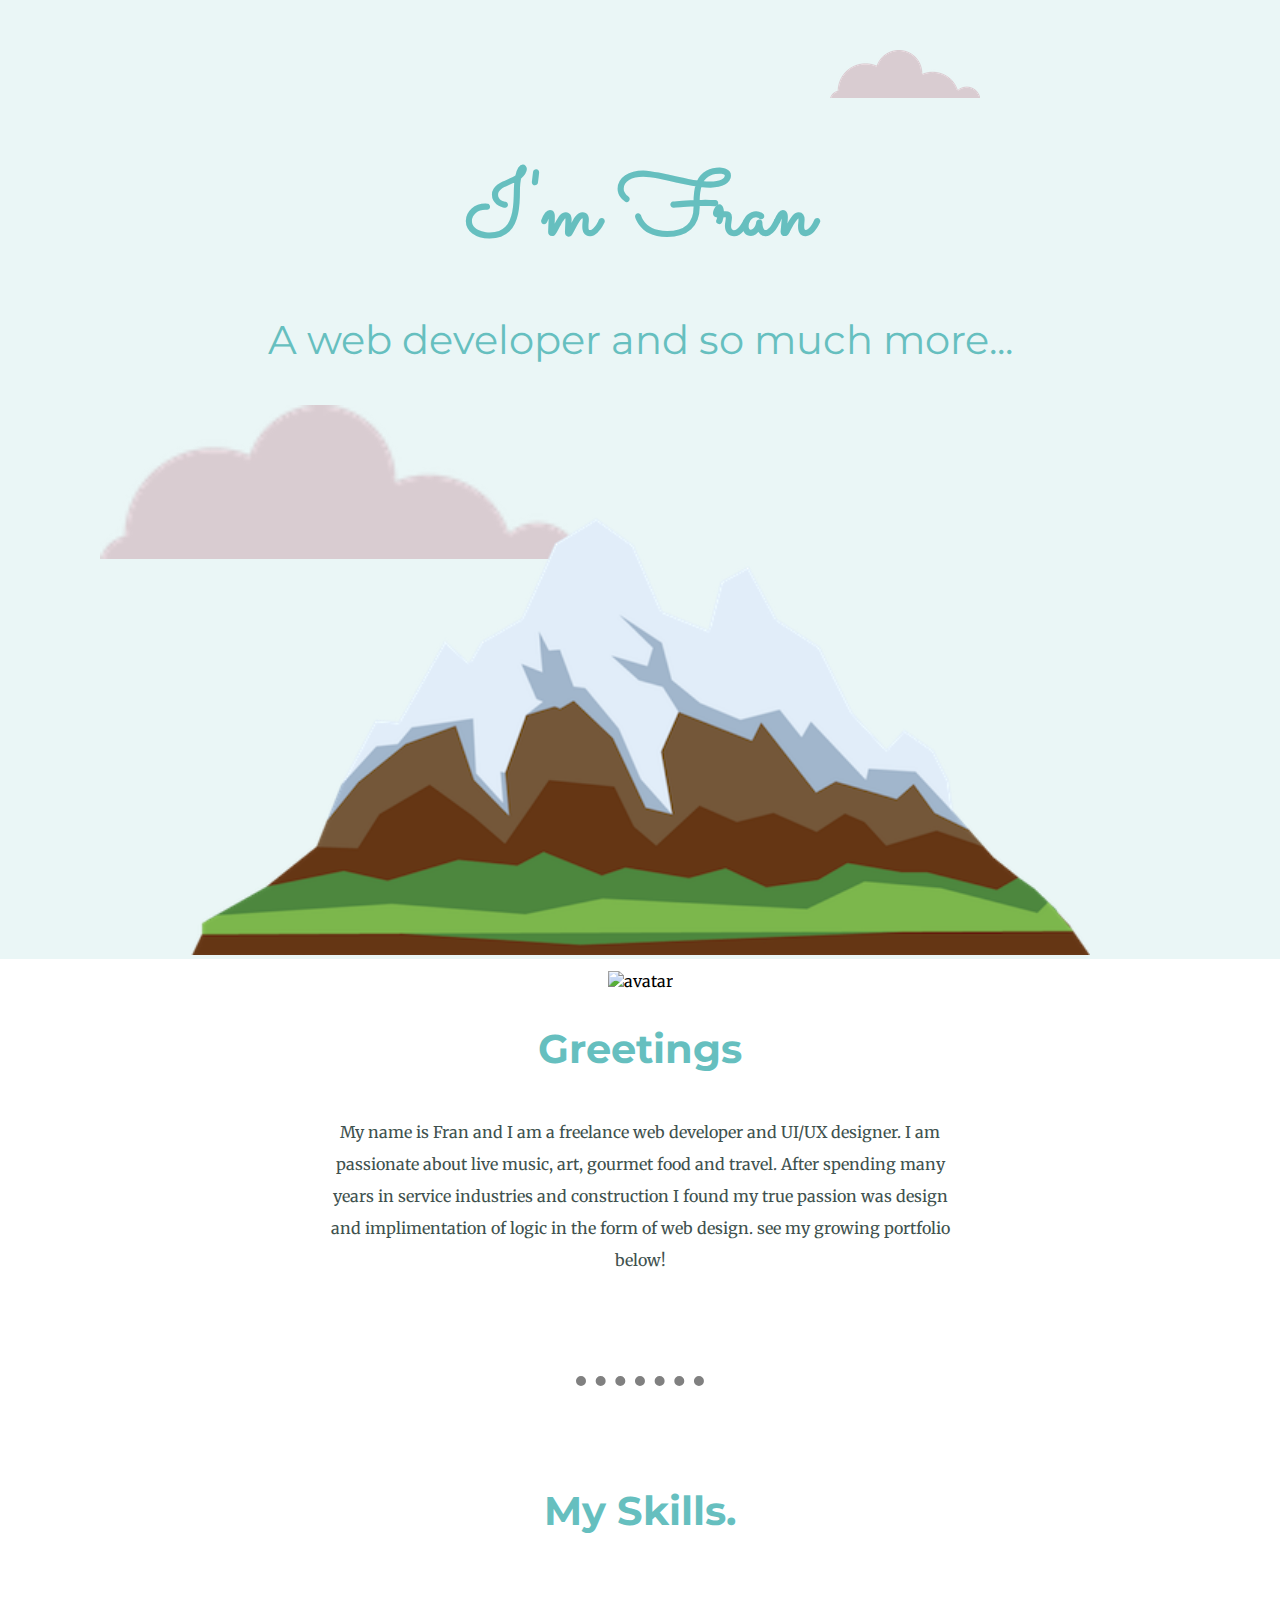
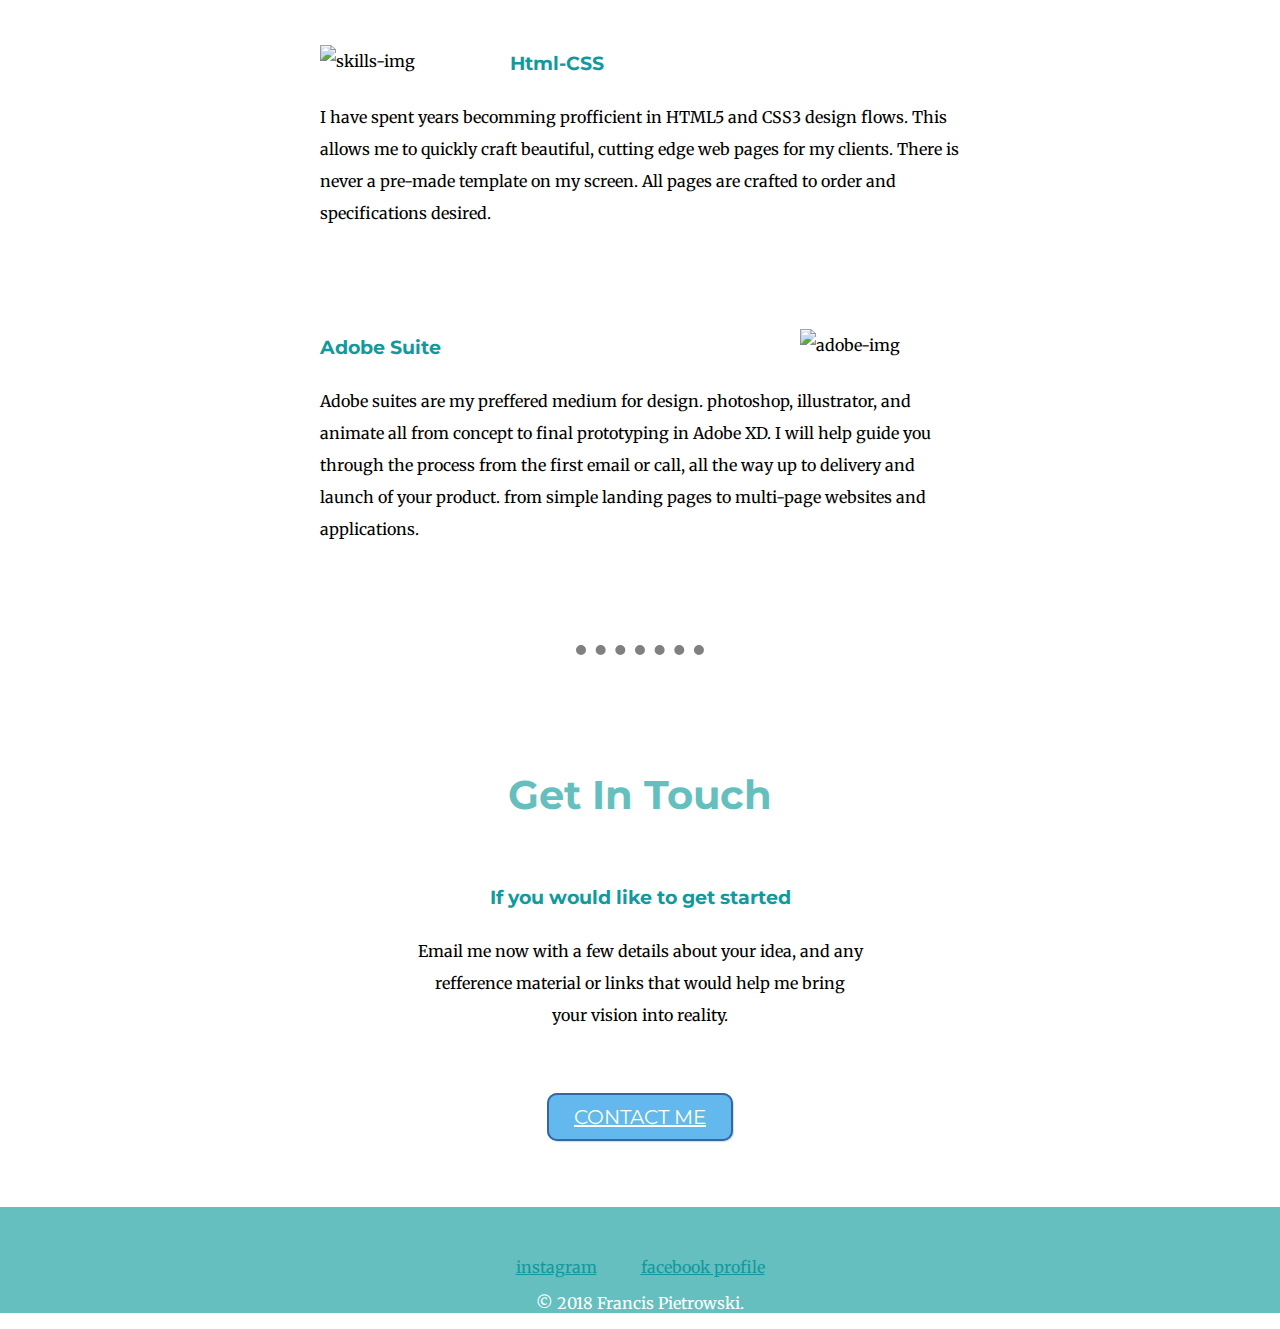
==== index.html @ 99337b23 "added website files" ====
<!DOCTYPE html>
<html lang="en" dir="ltr">

<head>
  <meta charset="utf-8">
  <title>EmoViking</title>
  <link rel="stylesheet" href="css/styles.css">
  <link rel="icon" href="favicon.ico">
  <link href="https://fonts.googleapis.com/css?family=Cormorant+Upright|Great+Vibes|Merriweather|Montserrat|Sacramento|Satisfy&display=swap" rel="stylesheet">
</head>

<body>
  <div class="top-container">
    <img class="top-cloud" src="images/cloud.png" alt="cloud-img">
    <h1>I'm Fran</h1>
    <h2 class="intro-element">A web developer and so much more...</h2>
    <img class="bottom-cloud" src="images/cloud.png" alt="cloud-img">
    <img class="mountain" src="images/mountain.png" alt="mountain-img">
  </div>

  <div class="middle-container">
    <div class="profile">
      <img class="profile-pic" src="C:\Users\egoso\Desktop\web dev folder\CSS - my site\images\profile.png" alt="avatar">
      <h2>Greetings</h2>
      <p class="greeting-para">My name is Fran and I am a freelance web developer and UI/UX designer. I am passionate about live music, art, gourmet food and travel.
        After spending many years in service industries and construction I found my true passion was design and
        implimentation of logic in the form of web design. see my growing portfolio below!</p>
    </div>
    <hr>

    <div class="skills">
      <h2>My Skills.</h2>

      <div class="skill-row">
        <img class="skills-img" src="C:\Users\egoso\Desktop\web dev folder\CSS - my site\images\skills.png" alt="skills-img">
        <h3>Html-CSS</h3>
        <p>I have spent years becomming profficient in HTML5 and CSS3 design flows. This allows me to quickly craft beautiful, cutting edge web pages for my clients.
          There is never a pre-made template on my screen. All pages are crafted to order and specifications desired.</p>
      </div>

      <div class="skill-row">
        <img class="design" src="C:\Users\egoso\Desktop\web dev folder\CSS - my site\images\design.png" alt="adobe-img">
        <h3>Adobe Suite</h3>
        <p>Adobe suites are my preffered medium for design. photoshop, illustrator, and animate all from concept to final prototyping in Adobe XD.
          I will help guide you through the process from the first email or call, all the way up to delivery and
          launch of your product. from simple landing pages to multi-page websites and applications.</p>
      </div>

    </div>
    <hr>

    <div class="contact-me">
      <div class="before-btn">
        <h2>Get In Touch</h2>
        <h3>If you would like to get started</h3>
        <p>Email me now with a few details about your idea, and any refference material or links that would help me bring your vision into reality.</p>
      </div>
      <a class="btn" href="mailto:Franpietrowski@gmail.com">CONTACT ME</a>
    </div>
  </div>


  <div class="bottom-container">
    <a class="footer-link" href="https://www.instagram.com/emoviking/">instagram</a>
    <a class="footer-link" href="https://www.facebook.com/francis.pietrowski">facebook profile</a>
    <p class="copyright">© 2018 Francis Pietrowski.</p>
  </div>
</body>

</html>
---- css/styles.css ----
/******* head and body formatting******/
body {
  position: relative;
  margin: 0;
  text-align: center;
  font-family: 'Merriweather', serif;
  font-size: 1em;
}

h1 {
  font-size: 5.625rem;
  margin: 50px auto 0 auto;
  font-family: 'Sacramento', cursive;
  color: #66BFBF;
}

h2 {
  font-family: 'Montserrat', sans-serif;
  font-size: 2.5rem;
  color: #66BFBF;
  padding-bottom: 10px;
}

h3 {
  font-family: 'Montserrat', sans-serif;
  color: #11999E;
}

hr {
  margin: 100px auto 100px auto;
  border: none;
  border-bottom: 10px dotted grey;
  width: 10%;

}



/******* tag and class formatting******/
.top-container {
  position: relative;
  background-color: #EAF6F6;
  padding-top: 100px;
}

.intro-element {
  font-weight: normal;
  color: #66BFBF;
}

.top-cloud {
  position: absolute;
  top: 50px;
  right: 300px;
}

.bottom-cloud {
  position: absolute;
  width: 30em;
  bottom: 400px;
  left: 100px;
}

.mountain {
  padding-top: 10px;
  margin-bottom: 0;
  width: 56.25em;
  position: relative;
  bottom: 0;
  right: 0;
}

/*******middle-container-elements*****/
.middle-container {
  padding-top: 12px;
  background-color: white;
  background-size: 500px, auto;
}

.profile {
  margin: auto;
  width: 50%;
  text-align: center;

}

.greeting-para {
  line-height: 2;
  color: #40514E;
}

.skill-row {
  width: 50%;
  margin: 100px auto 100px auto;
  text-align: left;
  line-height: 2;
}

.skills-img {
  width: 25%;
  float: left;
  margin-right: 30px;
}

.design {
  width: 25%;
  float: right;
  margin-left: 30px;
}

.profile-pic {
  height: 200px;
  width: 200px;
}

.bottom-container {
  margin-top: 20px;
  padding-top: 50px;
  background-color: #66BFBF;
}

.footer-link {
  padding-left: 20px;
  padding-right: 20px;
  color: #11999E;
}

.contact-me {
  margin-left: auto;
  text-align: center;
  line-height: 2;
  padding-bottom: 50px;
}

.copyright {
  color: white;
}

.before-btn {
  width: 35%;
  margin: auto;
  padding-bottom: 50px;
}

.btn {
  margin: 50px auto;
  font-family: 'Montserrat', sans-serif;
  color: #FFFFFF;
  font-size: 20px;
  text-shadow: 1px 1px 0 #66BFBF;
  box-shadow: 1px 1px 1px #BEE2F9;
  padding: 10px 25px;
  -moz-border-radius: 10px;
  -webkit-border-radius: 10px;
  border-radius: 10px;
  border: 2px solid #3866A3;
  background: #63B8EE;
}
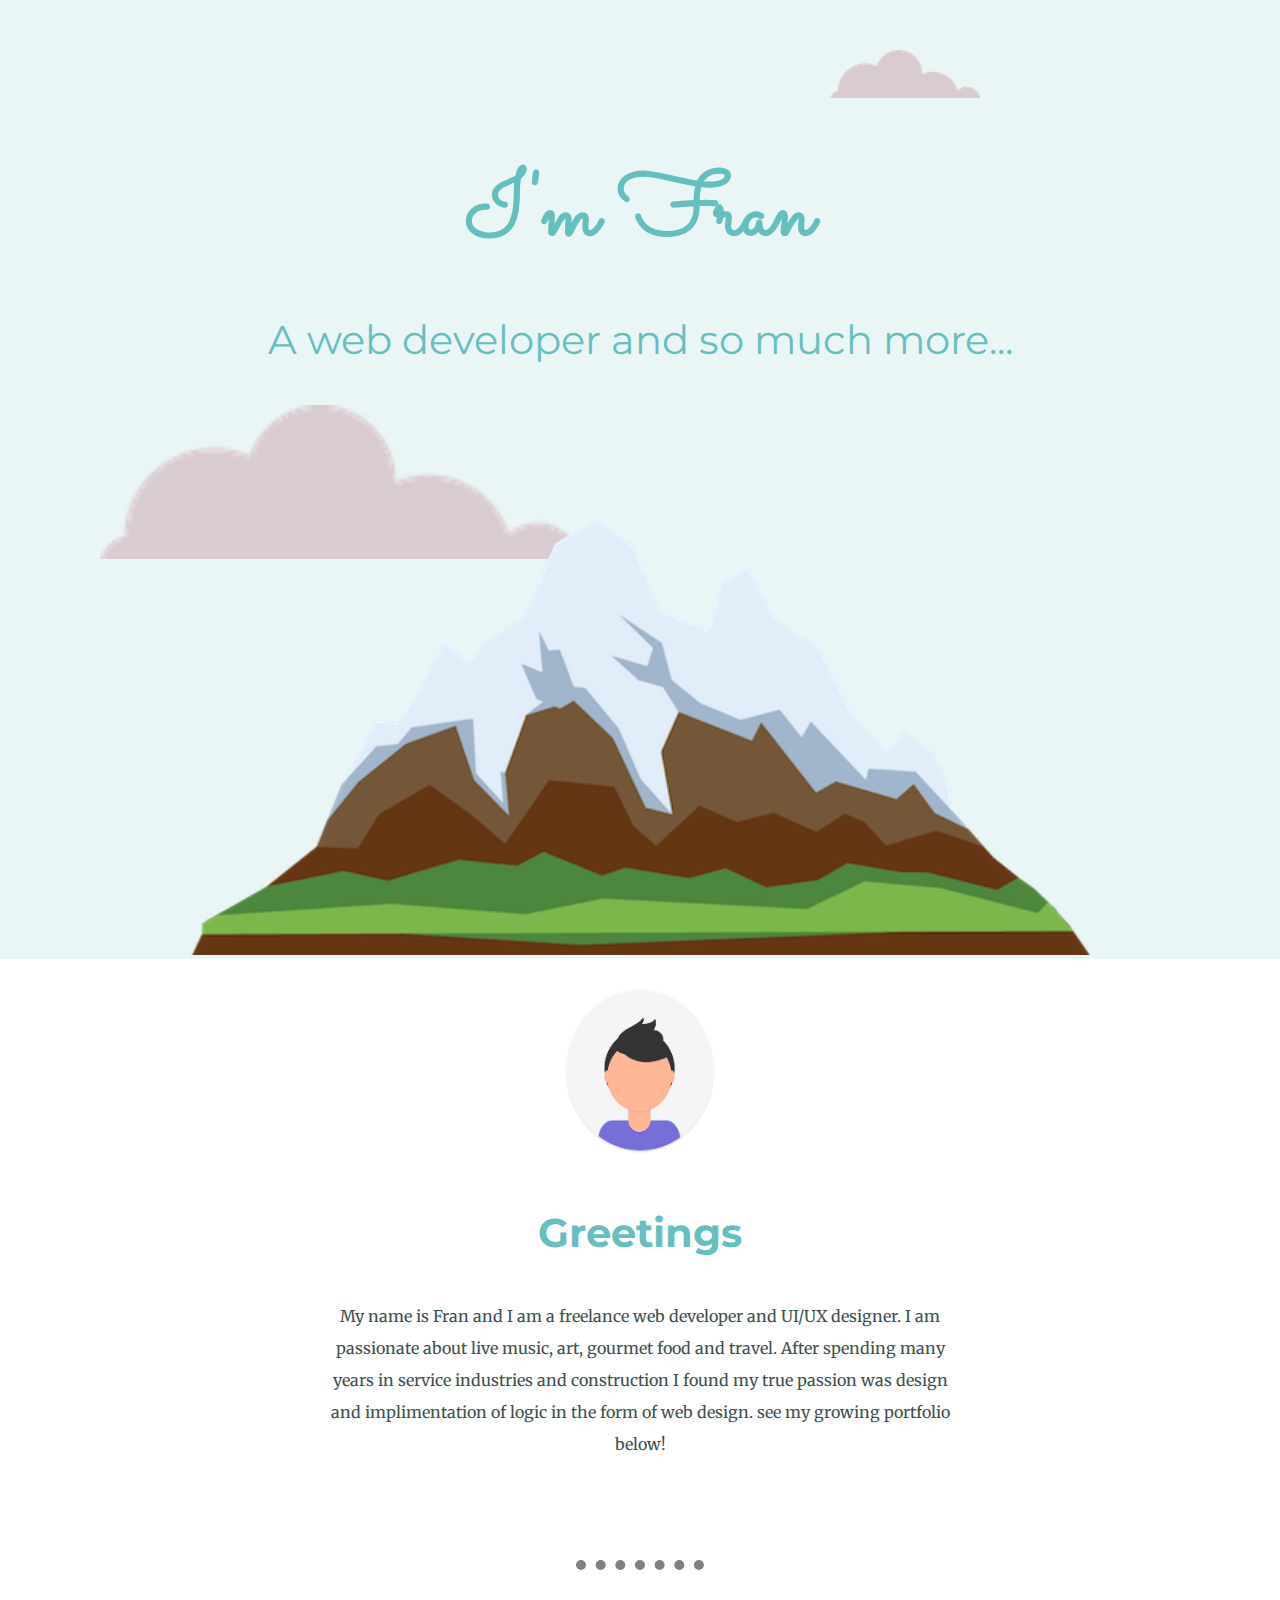
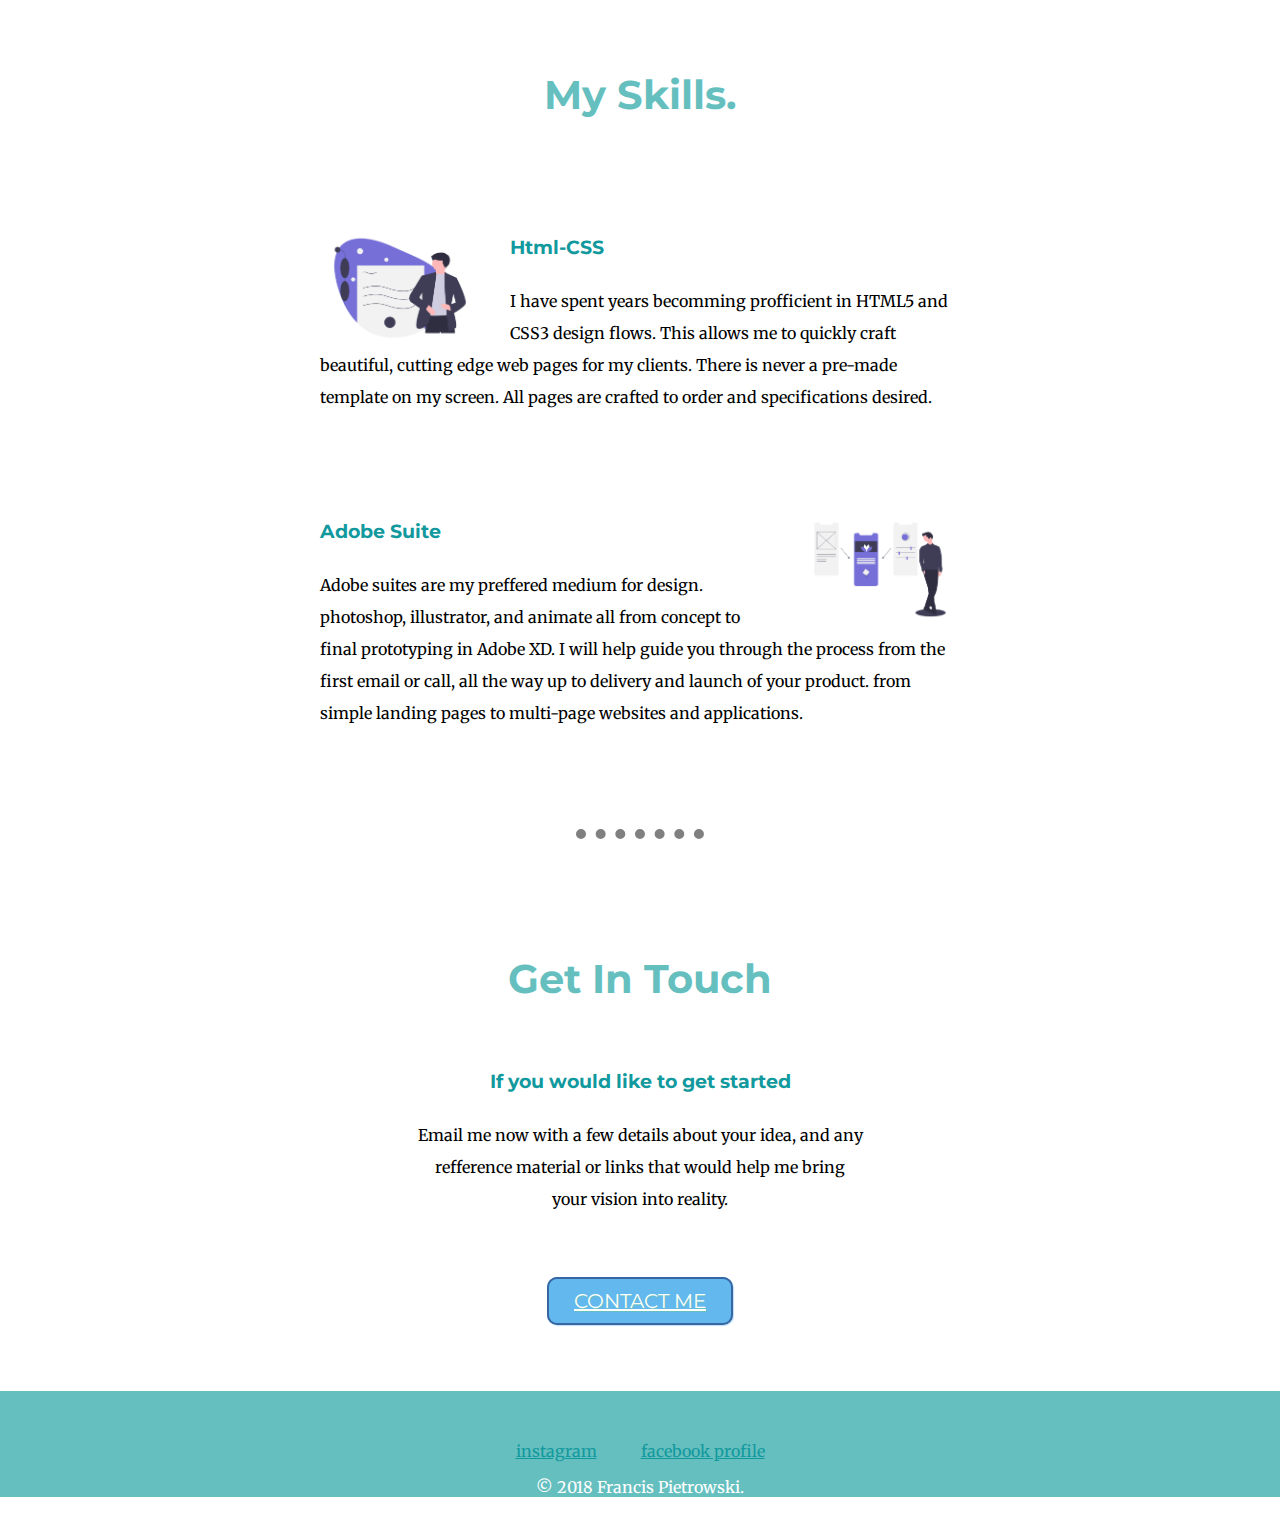
==== commit 2e23bae0: "Update index.html" ====
--- a/index.html
+++ b/index.html
@@ -20,7 +20,7 @@
 
   <div class="middle-container">
     <div class="profile">
-      <img class="profile-pic" src="C:\Users\egoso\Desktop\web dev folder\CSS - my site\images\profile.png" alt="avatar">
+      <img class="profile-pic" src="/images/profile.png" alt="avatar">
       <h2>Greetings</h2>
       <p class="greeting-para">My name is Fran and I am a freelance web developer and UI/UX designer. I am passionate about live music, art, gourmet food and travel.
         After spending many years in service industries and construction I found my true passion was design and
@@ -32,14 +32,14 @@
       <h2>My Skills.</h2>
 
       <div class="skill-row">
-        <img class="skills-img" src="C:\Users\egoso\Desktop\web dev folder\CSS - my site\images\skills.png" alt="skills-img">
+        <img class="skills-img" src="/images/skills.png" alt="skills-img">
         <h3>Html-CSS</h3>
         <p>I have spent years becomming profficient in HTML5 and CSS3 design flows. This allows me to quickly craft beautiful, cutting edge web pages for my clients.
           There is never a pre-made template on my screen. All pages are crafted to order and specifications desired.</p>
       </div>
 
       <div class="skill-row">
-        <img class="design" src="C:\Users\egoso\Desktop\web dev folder\CSS - my site\images\design.png" alt="adobe-img">
+        <img class="design" src="/images/design.png" alt="adobe-img">
         <h3>Adobe Suite</h3>
         <p>Adobe suites are my preffered medium for design. photoshop, illustrator, and animate all from concept to final prototyping in Adobe XD.
           I will help guide you through the process from the first email or call, all the way up to delivery and
